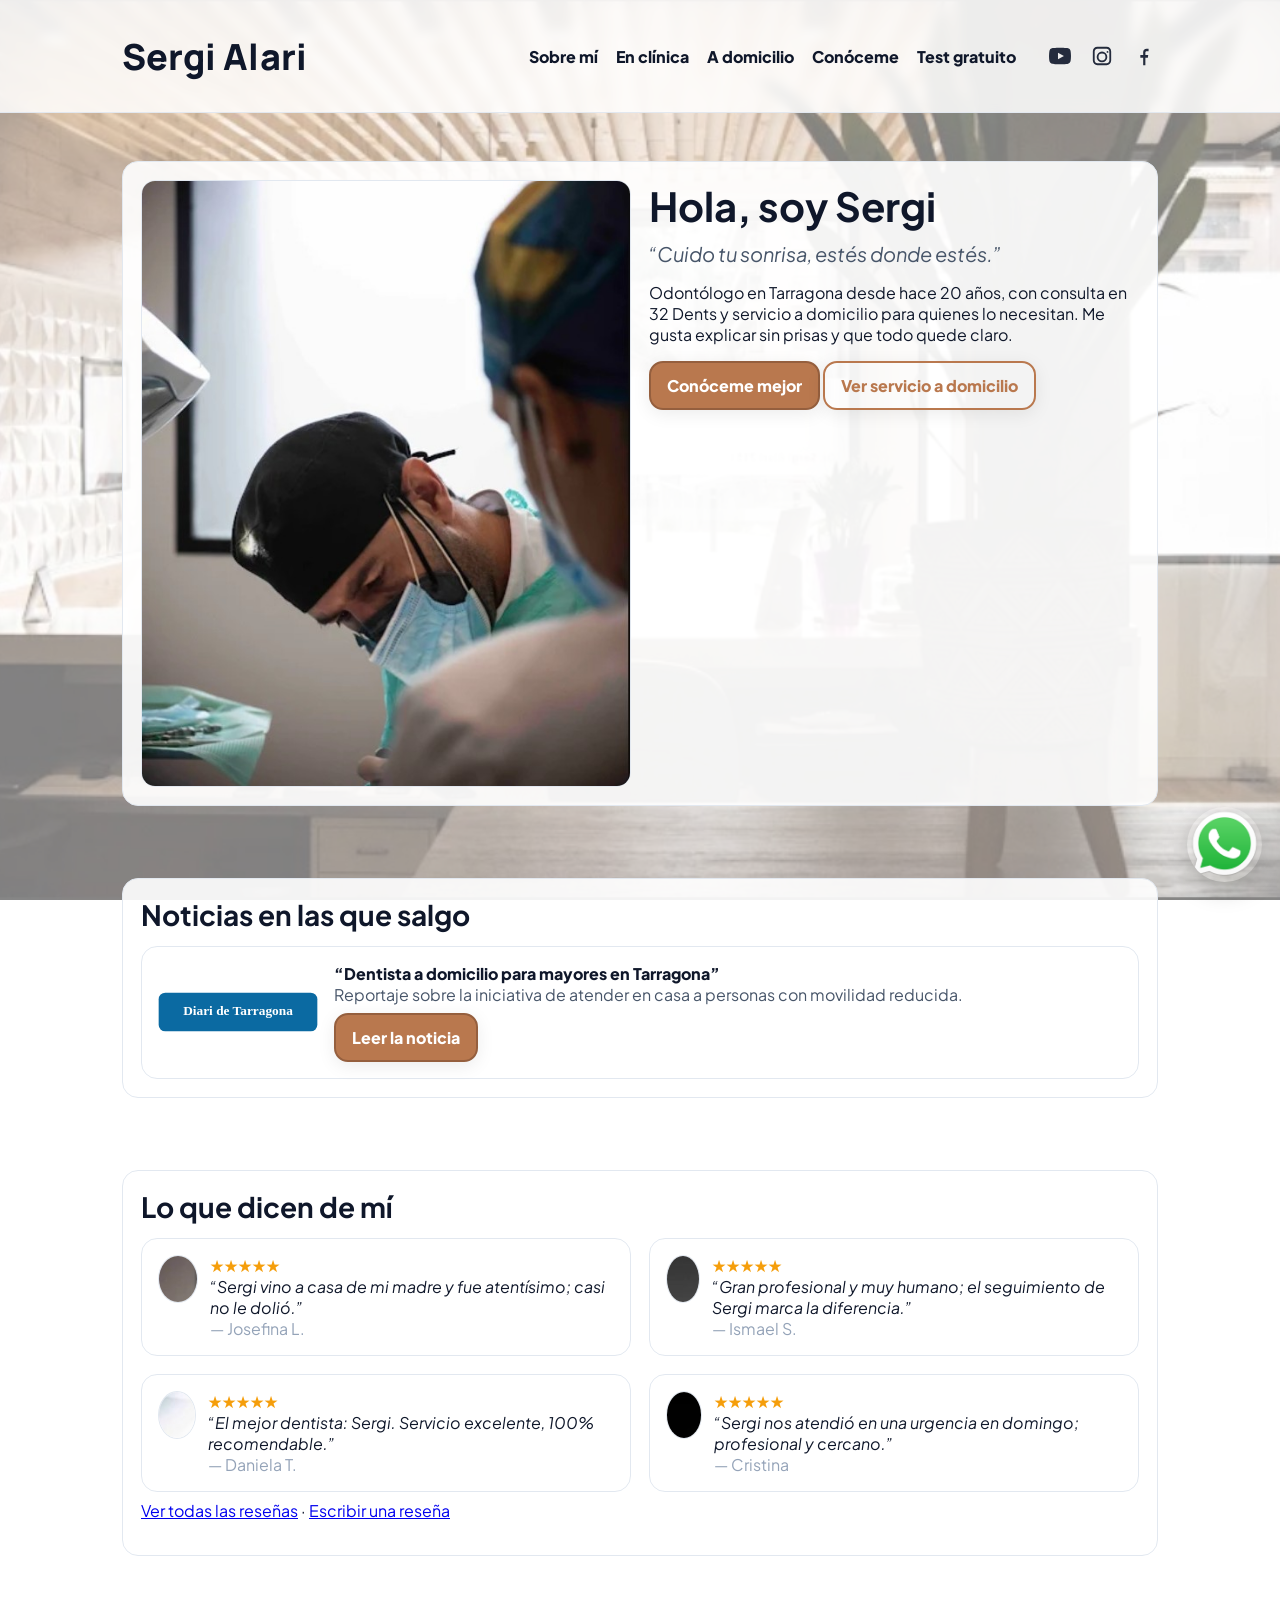
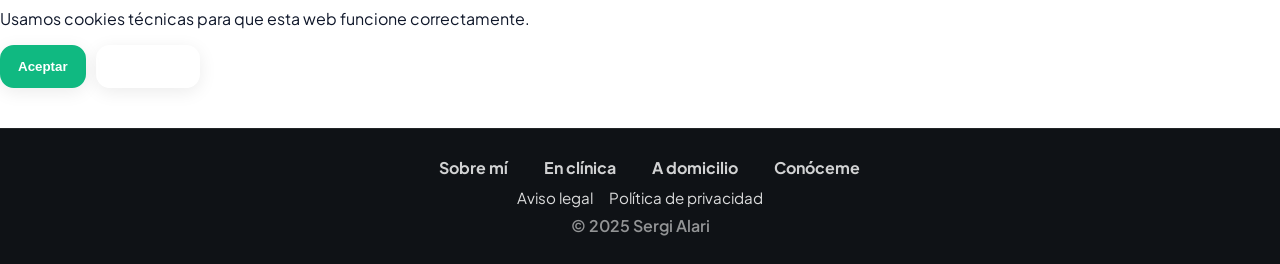
==== index.html @ a5ddc4d5 "Sitio web Sergi Alari - v29 preparado para Vercel" ====
<!DOCTYPE html>

<html lang="es">
<head>
<meta charset="utf-8"/>
<meta content="width=device-width, initial-scale=1" name="viewport"/>
<title>Sergi Alari — Dentista en Tarragona</title>
<meta content="Dentista en Tarragona con servicio a domicilio. Trato cercano y explicaciones claras." name="description"/>
<link href="https://fonts.googleapis.com" rel="preconnect"/>
<link crossorigin="" href="https://fonts.gstatic.com" rel="preconnect"/>
<link href="https://fonts.googleapis.com/css2?family=Plus+Jakarta+Sans:wght@400;700;800&amp;family=Manrope:wght@800;900&amp;display=swap" rel="stylesheet"/>
<link href="assets/css/style.css" rel="stylesheet"/>

<link rel="icon" type="image/svg+xml" href="assets/img/favicon.svg">
<link rel="icon" type="image/png" sizes="32x32" href="assets/img/favicon.png">
</head>
<body>
<header class="header">
<div class="container nav">
<a class="brand" href="index.html">Sergi Alari</a>
<nav>
<a href="sobre-mi.html">Sobre mí</a>
<a href="clinica.html">En clínica</a>
<a href="domicilio.html">A domicilio</a>
<a href="conoceme.html">Conóceme</a>
<a href="test.html">Test gratuito</a>
</nav>
<div class="socials">
<a aria-label="YouTube" href="https://www.youtube.com/@sergialari" rel="noopener" target="_blank">
<svg viewbox="0 0 24 24"><path d="M23.5 6.2a3.6 3.6 0 0 0-2.6-2.6C18.9 3 12 3 12 3s-6.9 0-8.9.6A3.6 3.6 0 0 0 .5 6.2 37.6 37.6 0 0 0 0 12a37.6 37.6 0 0 0 .5 5.8 3.6 3.6 0 0 0 2.6 2.6C5.1 21 12 21 12 21s6.9 0 8.9-.6a3.6 3.6 0 0 0 2.6-2.6A37.6 37.6 0 0 0 24 12a37.6 37.6 0 0 0-.5-5.8zM9.8 15.5v-7l6.5 3.5-6.5 3.5z"></path></svg>
</a>
<a aria-label="Instagram" href="https://www.instagram.com/sergialari" rel="noopener" target="_blank">
<svg viewbox="0 0 24 24"><path d="M7 2C4.2 2 2 4.2 2 7v10c0 2.8 2.2 5 5 5h10c2.8 0 5-2.2 5-5V7c0-2.8-2.2-5-5-5H7zm10 2c1.7 0 3 1.3 3 3v10c0 1.7-1.3 3-3 3H7c-1.7 0-3-1.3-3-3V7c0-1.7 1.3-3 3-3h10zm-5 3.2A5.8 5.8 0 1 0 17.8 13 5.8 5.8 0 0 0 12 7.2zm0 2a3.8 3.8 0 1 1-3.8 3.8A3.8 3.8 0 0 1 12 9.2zM18 6.5a1 1 0 1 0 1 1 1 1 0 0 0-1-1z"></path></svg>
</a>
<a aria-label="Facebook" href="https://www.facebook.com/sergialari" rel="noopener" target="_blank">
<svg viewbox="0 0 24 24"><path d="M13.5 22v-8h2.7l.4-3h-3.1V8.2c0-.9.3-1.5 1.6-1.5H17V4.1c-.3 0-1.2-.1-2.2-.1-2.2 0-3.7 1.3-3.7 3.8V11H8v3h3.1v8h2.4z"></path></svg>
</a>
</div>
</div>
</header>
<div class="page">
<section class="section" id="home-hero">
<div class="container">
<div class="panel">
<div class="grid cols-2">
<div class="img-frame"><img alt="Sergi Alari en consulta" src="assets/img/trabajo_2.jpg"/></div>
<div>
<h1 style="margin-top:0">Hola, soy Sergi</h1>
<p class="lead" style="font-size:20px"><em>“Cuido tu sonrisa, estés donde estés.”</em></p>
<p>Odontólogo en Tarragona desde hace 20 años, con consulta en 32 Dents y servicio a domicilio para quienes lo necesitan. Me gusta explicar sin prisas y que todo quede claro.</p>
<p><a class="btn" href="sobre-mi.html">Conóceme mejor</a> <a class="btn secondary" href="domicilio.html">Ver servicio a domicilio</a></p>
</div>
</div>
</div>
</div>
</section>
<section class="section" id="prensa"><div class="container"><div class="panel">
<h2>Noticias en las que salgo</h2>
<div class="card" style="display:flex;gap:16px;align-items:center;flex-wrap:wrap">
<img alt="Diari de Tarragona" height="40" src="assets/img/diari_logo.svg" width="160"/>
<div>
<div style="font-weight:800">“Dentista a domicilio para mayores en Tarragona”</div>
<div style="color:var(--ink-70)">Reportaje sobre la iniciativa de atender en casa a personas con movilidad reducida.</div>
<div style="margin-top:8px">
<a class="btn" href="https://www.diaridetarragona.com/sociedad/179861/el-dentista-que-atiende-a-los-abuelos-en-casa-20210908-0006-fidt202109080006.html" rel="noopener" target="_blank">Leer la noticia</a>
</div>
</div>
</div>
</div></div></section>
<section class="section" id="testimonios"><div class="container"><div class="panel">
<h2>Lo que dicen de mí</h2>
<div class="grid cols-2">
<div class="card testimonial">
<div class="avatar"><img alt="" src="assets/img/trabajo_2.jpg"/></div>
<div><div style="color:#f59e0b">★★★★★</div><em>“Sergi vino a casa de mi madre y fue atentísimo; casi no le dolió.”</em><div style="color:var(--ink-40)">— Josefina L.</div></div>
</div>
<div class="card testimonial">
<div class="avatar"><img alt="" src="assets/img/trabajo_1.jpg"/></div>
<div><div style="color:#f59e0b">★★★★★</div><em>“Gran profesional y muy humano; el seguimiento de Sergi marca la diferencia.”</em><div style="color:var(--ink-40)">— Ismael S.</div></div>
</div>
<div class="card testimonial">
<div class="avatar"><img alt="" src="assets/img/trabajo_4.jpg"/></div>
<div><div style="color:#f59e0b">★★★★★</div><em>“El mejor dentista: Sergi. Servicio excelente, 100% recomendable.”</em><div style="color:var(--ink-40)">— Daniela T.</div></div>
</div>
<div class="card testimonial">
<div class="avatar"><img alt="" src="assets/img/trabajo_5.jpg"/></div>
<div><div style="color:#f59e0b">★★★★★</div><em>“Sergi nos atendió en una urgencia en domingo; profesional y cercano.”</em><div style="color:var(--ink-40)">— Cristina</div></div>
</div>
</div>
<p style="margin-top:8px"><a href="https://maps.app.goo.gl/7SoC93yoMgkhA8My8" rel="noopener" target="_blank">Ver todas las reseñas</a> · <a href="https://maps.app.goo.gl/7SoC93yoMgkhA8My8" rel="noopener" target="_blank">Escribir una reseña</a></p>
</div></div></section>
<a aria-label="Escribir por WhatsApp" class="float-wa" href="https://wa.me/34669033565" rel="noopener" target="_blank"><img alt="WhatsApp" height="58" src="assets/img/whatsapp_icon.png" width="58"/></a>
<div class="cookie" id="cookie">
<p>Usamos cookies técnicas para que esta web funcione correctamente.</p>
<div class="row">
<button class="btn" id="cookie-accept">Aceptar</button>
<button class="btn secondary" id="cookie-config">Configurar</button>
</div>
</div>
<script src="assets/js/main.js"></script>
<footer class="footer-dark">
<div class="container">
<nav class="footer-nav">
<a href="sobre-mi.html">Sobre mí</a>
<a href="clinica.html">En clínica</a>
<a href="domicilio.html">A domicilio</a>
<a href="conoceme.html">Conóceme</a>
</nav>
<div class="legal">
<a href="aviso-legal.html">Aviso legal</a>
<a href="privacidad.html">Política de privacidad</a>
</div>
<div class="copy">© 2025 Sergi Alari</div>
</div>
</footer>
</div></body>
</html>
---- assets/css/style.css ----
:root{
  --accent:#B9784E; --accent-700:#955F3E;
  --ink:#0f172a; --ink-70:#475569; --ink-40:#94a3b8; --line:#e2e8f0;
  --bgOpacity:0.5; --bgOpacityAlt: 0.35;
}
*{box-sizing:border-box}
html,body{height:100%}
body{margin:0;color:var(--ink);font-family:'Plus Jakarta Sans',system-ui,-apple-system,Segoe UI,Roboto,Arial;background:transparent}

/* Fondos (bulletproof) */
body::before{
  content:"";position:fixed;inset:0;
  background:url('../img/clinica_3.jpg') center/cover no-repeat;
  z-index:0;opacity:var(--bgOpacity);pointer-events:none
}
body.form-only::before{background-image:url('../img/clinica_3.jpg');opacity:var(--bgOpacity)}

.container{max-width:1080px;margin:0 auto;padding:0 22px}
.header{position:sticky;top:0;z-index:2;background:rgba(255,255,255,.85);backdrop-filter:blur(4px);align-items:center;justify-content:space-between;padding:14px 0}
.brand{font-weight:900;font-size:32px;letter-spacing:.2px;color:var(--ink);text-decoration:none;font-family:'Manrope',system-ui,Arial}
nav a{color:var(--ink);text-decoration:none;margin-left:18px;font-weight:800;position:relative}
nav a::after{content:'';position:absolute;left:0;bottom:-4px;width:0;height:2px;background:var(--accent);transition:width .2s}
nav a:hover::after, nav a.active::after{width:100%}

.hero{position:relative;z-index:1;padding:56px 0 36px;background:linear-gradient(180deg, rgba(255,255,255,.30) 0%, rgba(255,255,255,.08) 100%)}
.hero .bg{border-radius:18px;overflow:hidden;border:1px solid var(--line);background:#fff}
.hero img{display:block;width:100%;height:360px;object-fit:cover}
h1{margin:0 0 10px;font-size:40px}
.lead{color:var(--ink-70);font-size:18px;margin:0}

.section{position:relative;z-index:1;padding:36px 0;background:transparent}
h2{margin:0 0 14px;font-size:28px}
.grid{display:grid;gap:18px}
.grid.cols-3{grid-template-columns:repeat(3,1fr)}
.grid.cols-2{grid-template-columns:repeat(2,1fr)}
.card{background:rgba(255,255,255,.85);border:1px solid var(--line);border-radius:16px;padding:16px}
.img-frame{border-radius:14px;overflow:hidden;border:1px solid var(--line);background:#fff}
.img-frame img{display:block;width:100%;height:auto;object-fit:contain}

.badge{display:inline-block;background:rgba(15,118,110,.12);color:#0F766E;border:1px solid rgba(15,118,110,.2);padding:6px 10px;border-radius:999px;font-weight:800;font-size:12px}

.testimonial{display:flex;gap:12px;align-items:flex-start}
.avatar{width:48px;height:48px;border-radius:50%;overflow:hidden;border:1px solid var(--line)}

.

.cookie{position:fixed;left:16px;right:16px;bottom:16px;background:#111827;color:#fff;padding:14px;border-radius:14px;display:none;z-index:4}
.cookie .row{display:flex;gap:10px;flex-wrap:wrap}
.cookie .btn{background:#10B981;border-color:#10B981}
.cookie .btn.secondary{background:transparent;color:#fff;border-color:rgba(255,255,255,.3)}

/* Conóceme full-screen */
body.form-only .header, body.form-only .footer, body.form-only .float-wa, body.form-only .cookie { display:none !important; }
#form-wrap{min-height:100vh;display:flex;align-items:center;justify-content:center;padding:32px}
#form-wrap h1{font-size:42px}
#form-wrap .lead{font-size:20px}
#msf p, #msf label{font-size:22px}
#msf input{width:100%;padding:18px 20px;border-radius:16px;border:1.5px solid var(--line);font-size:20px;background:rgba(255,255,255,.92)}
#msf .btn{padding:16px 22px;font-size:20px;border-radius:18px}
.step-indicator{color:var(--ink-70);font-weight:800;margin-bottom:10px}
.close-home{position:fixed;top:14px;right:16px;background:none;border:none;color:var(--ink);font-weight:900;font-size:64px;line-height:1;text-decoration:none;z-index:5}
.close-home:hover{opacity:.85}

@media (max-width: 980px){
  .grid.cols-3,.grid.cols-2{grid-template-columns:1fr}
  .hero img{height:220px}
  h1{font-size:32px}
}

.glass{background:rgba(255,255,255,.88);border:1px solid var(--line);border-radius:16px;padding:16px;backdrop-filter:blur(2px)}

.btn{background:var(--accent);color:#fff;text-decoration:none;font-weight:900;border-radius:14px;padding:12px 16px;display:inline-block;border:2px solid var(--accent-700);box-shadow:0 4px 18px rgba(0,0,0,.08);transition:transform .12s ease, box-shadow .12s ease}
.btn:hover{transform:translateY(-1px);box-shadow:0 8px 24px rgba(0,0,0,.12)}
.btn.secondary{background:transparent;color:var(--accent);border-color:var(--accent)}
.float-wa{position:fixed;right:18px;bottom:18px;display:inline-block;border-radius:50%;z-index:5}

.panel{background:rgba(255,255,255,.9);border:1px solid var(--line);border-radius:16px;padding:18px}

/* Header layout fixes */
.header .nav{display:flex;align-items:center;gap:16px}
.header .nav nav{margin-left:auto;display:flex;align-items:center;gap:18px}
.header .nav nav a{margin-left:0}

/* Gallery + Lightbox */
.gallery{display:grid;gap:18px}
.gallery.cols-3{grid-template-columns:repeat(3,1fr)}
@media (max-width: 980px){ .gallery.cols-3{grid-template-columns:1fr} }
.gallery .img-frame img{height:220px;object-fit:cover;cursor:pointer;filter:brightness(.98) contrast(1.04) saturate(1.02)}

.lb-overlay{position:fixed;inset:0;background:rgba(0,0,0,.82);display:none;align-items:center;justify-content:center;z-index:99999;pointer-events:auto}
.lb-overlay.active{display:flex}
.lb-image{max-width:92vw;max-height:86vh;border-radius:12px;box-shadow:0 10px 36px rgba(0,0,0,.45)}
.lb-close{position:fixed;top:14px;right:16px;color:#fff;font-size:42px;text-decoration:none;font-weight:900}

/* Suaviza altas luces y mejora contraste/saturación de fotos */
.img-tune{filter:brightness(.96) contrast(1.06) saturate(1.04)}


/* FAQ mejorado */
#faq details{border:1px solid var(--line);border-radius:14px;padding:14px 16px;background:rgba(255,255,255,.92);margin:10px 0}
#faq summary{list-style:none;cursor:pointer;font-size:20px;font-weight:900;display:flex;align-items:center;gap:12px}
#faq summary::-webkit-details-marker{display:none}
#faq details summary::before{content:"＋";font-size:24px;line-height:1;color:var(--accent);font-weight:900;display:inline-block;transform:translateY(-1px);transition:transform .18s ease}
#faq details[open] summary::before{content:"−";transform:translateY(-1px)}
#faq details p{margin:10px 0 0 36px;color:var(--ink-70);font-size:18px}

.float-wa img{display:block;width:75px;height:75px;border-radius:50%;box-shadow:0 8px 24px rgba(0,0,0,.22)}
.float-wa:hover img{transform:translateY(-1px);box-shadow:0 12px 30px rgba(0,0,0,.28)}

#faq details .faq-content{overflow:hidden;max-height:0;transition:max-height .28s ease}
#faq details[open] .faq-content{max-height:320px}

/* Conóceme panel fijo */
#form-wrap{min-height:100vh;display:flex;align-items:center;justify-content:center;padding:32px}
#form-card{width:min(720px, 92vw);height:460px;background:rgba(255,255,255,.92);border:1px solid var(--line);border-radius:16px;padding:24px;display:flex;flex-direction:column;justify-content:center;box-shadow:0 18px 40px rgba(0,0,0,.18)}
#form-card h1{margin:0 0 4px;font-size:28px}
#form-card p.small{color:var(--ink-70);margin:0 0 14px}
#q{font-size:24px;font-weight:800;margin:0 0 12px}
#answer{font-size:20px;padding:12px 14px;border:1px solid var(--line);border-radius:12px;width:100%;}
#next{margin-top:14px}
.x-close{position:fixed;top:16px;right:22px;font-size:36px;text-decoration:none;color:#fff;font-weight:900}
@media (max-width: 760px){ #form-card{height:520px;padding:18px} #q{font-size:22px} }

/* Steps with icons */
.steps{display:grid;gap:14px;margin:0;padding:0}
.step{display:grid;grid-template-columns:42px 1fr;align-items:flex-start;gap:12px}
.step .ico{width:42px;height:42px;border-radius:50%;display:flex;align-items:center;justify-content:center;border:2px solid var(--accent-700);background:rgba(255,255,255,.92);font-size:22px;font-weight:900}
.step p{margin:6px 0 0}




.footer-band{
  position:relative;
  background:rgba(255,255,255,.7);
  backdrop-filter:saturate(1.2) blur(6px);
  border-top:1px solid var(--line);
  width:100%;
}
.footer-band .container{
  padding:20px 24px;
  text-align:center;
  color:var(--ink-70);
  font-weight:700;
}

/* Sticky + shrinking header inspired by references */
.header{position:sticky;top:0;z-index:1000;background:rgba(255,255,255,.85);backdrop-filter:saturate(1.2) blur(6px);border-bottom:1px solid var(--line);transition:all .18s ease}
.header .nav{display:flex;align-items:center;gap:16px;min-height:84px;transition:min-height .18s ease,padding .18s ease}
.header.shrink .nav{min-height:58px}
.brand{font-family:'Manrope',system-ui; font-weight:900; font-size:28px; letter-spacing:.2px; text-decoration:none; color:var(--ink);}
.header nav{margin-left:auto;display:flex;align-items:center;gap:20px}
.header nav a{color:var(--ink);text-decoration:none;font-weight:800;position:relative}
.header nav a:after{content:"";position:absolute;left:0;bottom:-4px;width:0;height:2px;background:var(--ink);transition:width .18s ease}
.header nav a:hover:after{width:100%}
.socials{display:flex;align-items:center;gap:14px;margin-left:14px}
.socials a{display:inline-flex;align-items:center;justify-content:center;width:28px;height:28px;opacity:.9;transition:transform .12s ease, opacity .12s ease}
.socials a:hover{transform:translateY(-1px) scale(1.05);opacity:1}
.socials svg{width:22px;height:22px;fill:var(--ink)}
.page{padding-top:12px}

.footer-dark{background:#0f1216;color:rgba(255,255,255,.82);border-top:1px solid rgba(255,255,255,.08);margin-top:40px}
.footer-dark .container{padding:28px 24px}
.footer-dark .footer-nav{display:flex;flex-wrap:wrap;gap:18px;justify-content:center;margin-bottom:10px}
.footer-dark .footer-nav a{color:rgba(255,255,255,.9);text-decoration:none;font-weight:700;opacity:.9}
.footer-dark .footer-nav a:hover{opacity:1;text-decoration:underline}
.footer-dark .legal{display:flex;gap:16px;justify-content:center;flex-wrap:wrap;font-size:.95rem;color:rgba(255,255,255,.7)}
.footer-dark .legal a{color:rgba(255,255,255,.85);text-decoration:none}
.footer-dark .legal a:hover{text-decoration:underline}
.footer-dark .copy{margin-top:8px;text-align:center;color:rgba(255,255,255,.55);font-weight:600}

.img-tone{filter:brightness(0.96) contrast(0.95) saturate(0.92)}
.img-tone:hover{filter:brightness(0.985) contrast(0.97) saturate(0.94)}

.btn-accent{background:#ff6b4a;color:#fff;border:none}
.btn-accent:hover{transform:translateY(-1px);box-shadow:0 6px 16px rgba(255,107,74,.25)}


/* ===== Header shrink (overrides added v29) ===== */
.header{ transition: padding .25s ease; }
.header .brand{ transition: font-size .25s ease; }

/* Base: brand a poco más grande */
.header .brand{ font-size: 36px; }

/* Shrink al hacer scroll */
.header.shrink{ padding: 4px 0; }
.header.shrink .brand{ font-size: 24px; }

/* Ajuste suave del menú al encoger */
.header nav a{ transition: padding .25s ease; }
.header.shrink nav a{ padding-top: 0; padding-bottom: 0; }
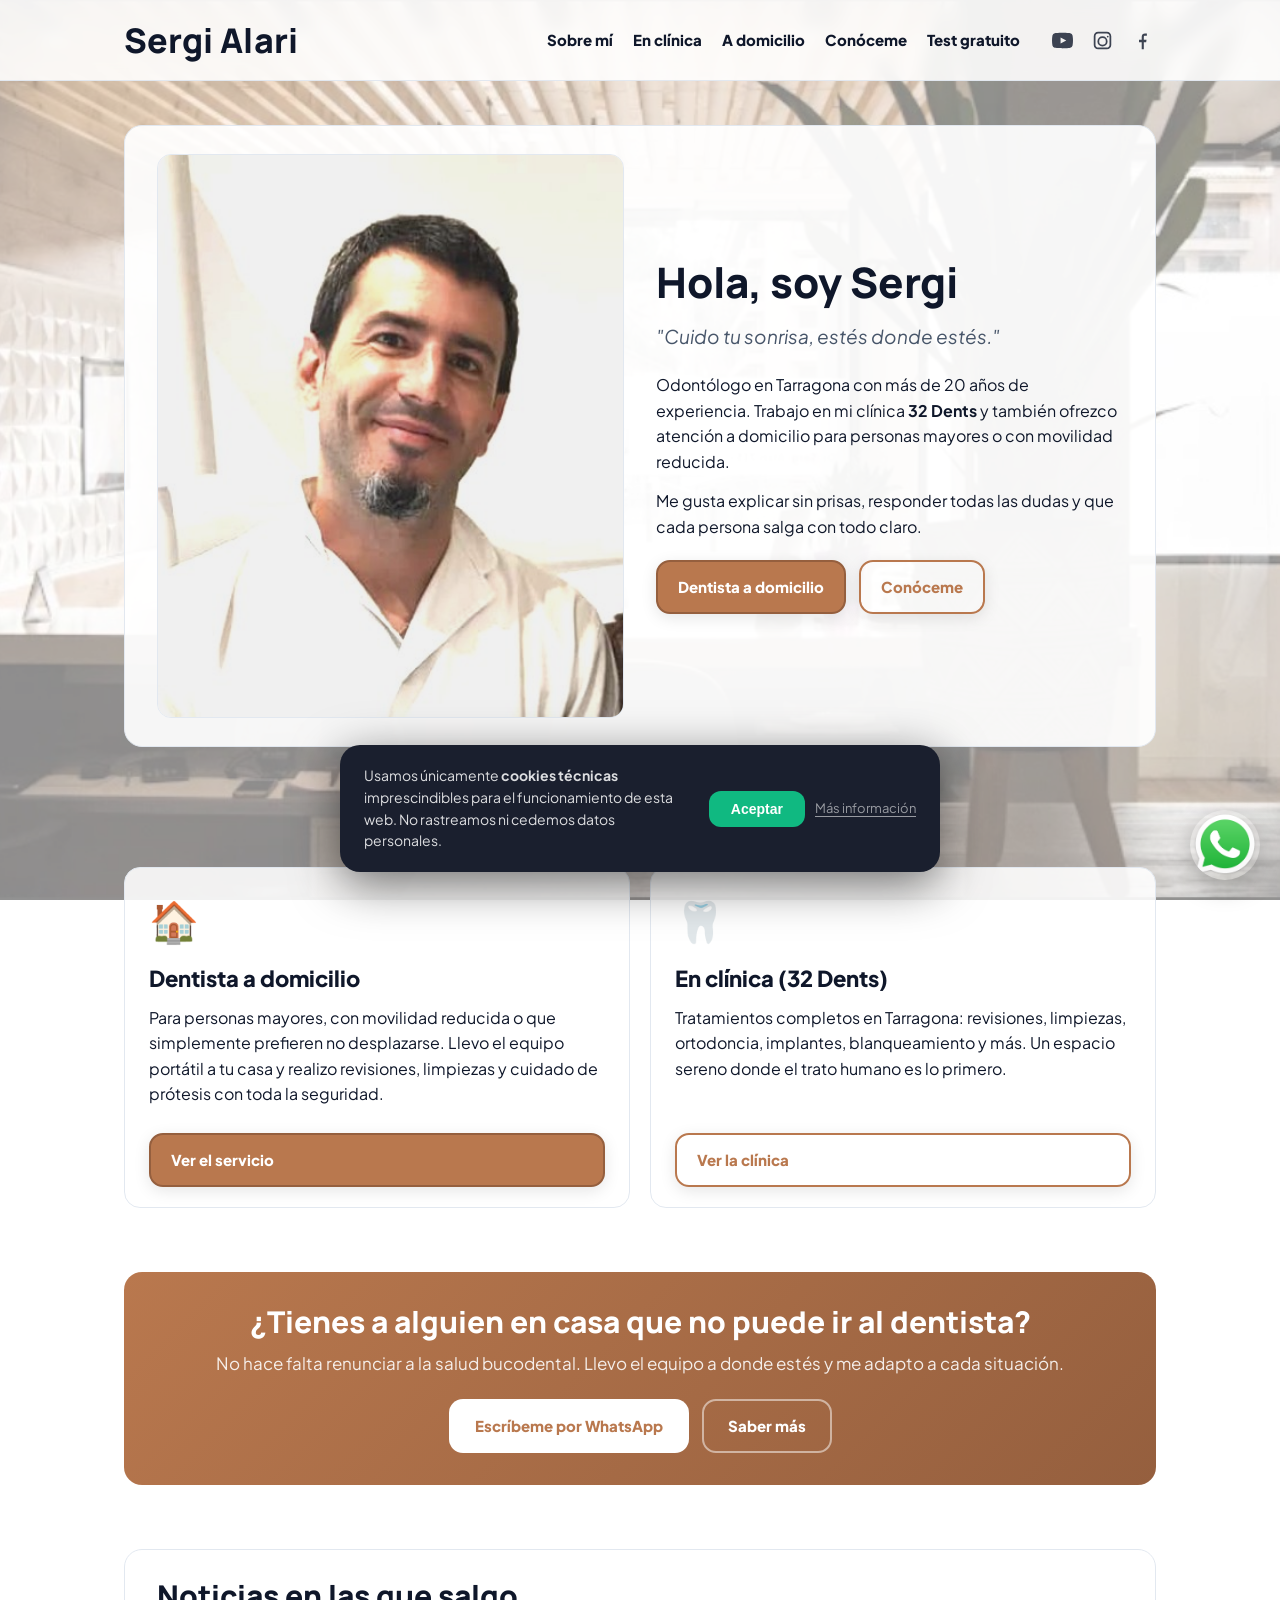
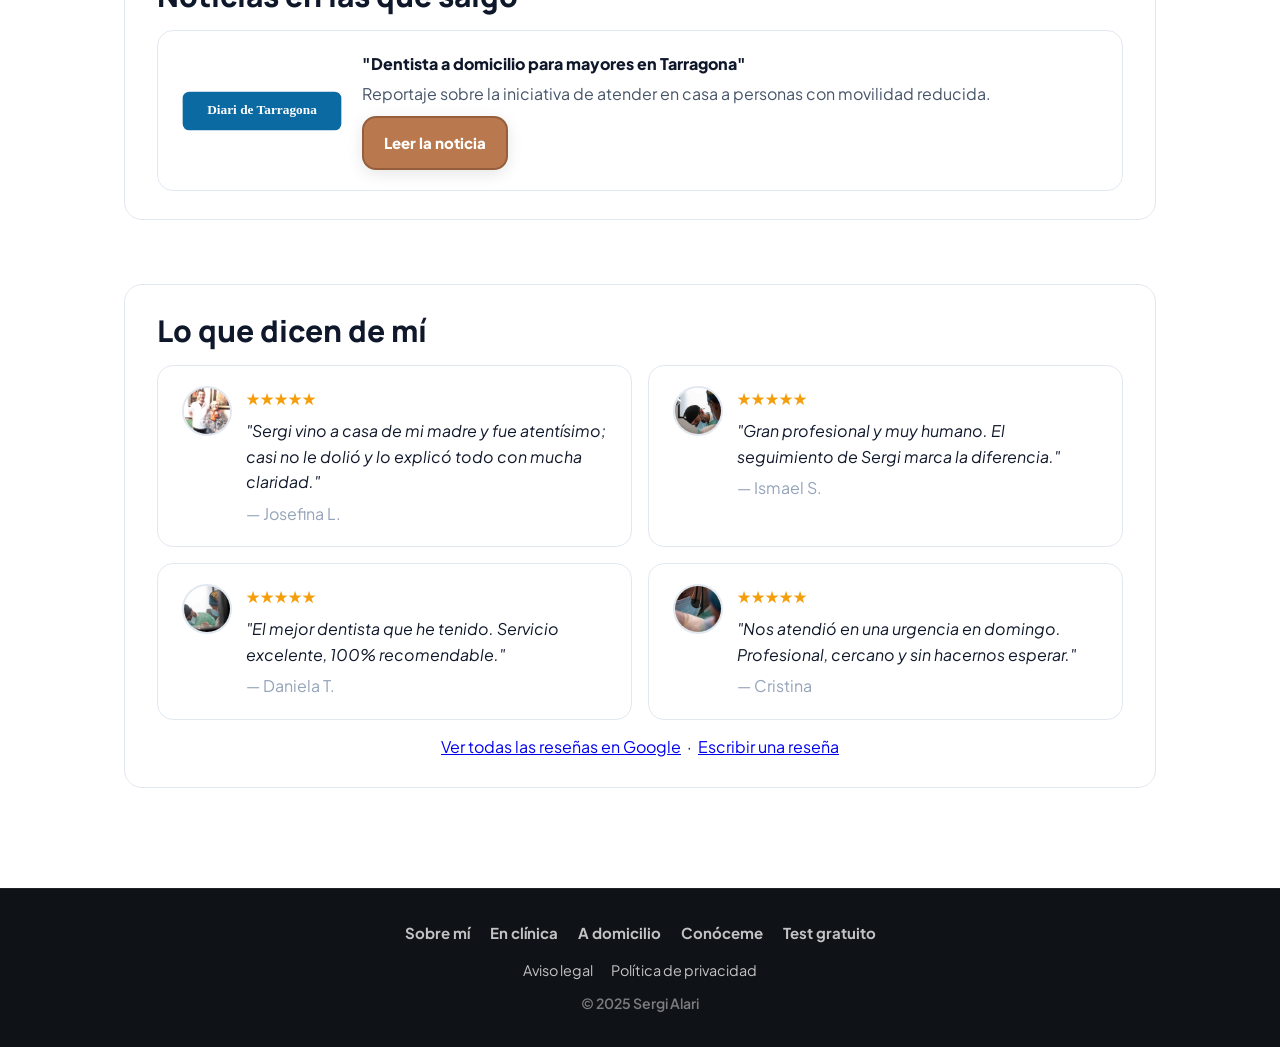
==== commit 7aad30b5: "Overhaul completo: todas las páginas, nuevo sistema cookies, mejor diseño domicilio" ====
--- a/index.html
+++ b/index.html
@@ -1,16 +1,14 @@
 <!DOCTYPE html>
-
 <html lang="es">
 <head>
 <meta charset="utf-8"/>
 <meta content="width=device-width, initial-scale=1" name="viewport"/>
 <title>Sergi Alari — Dentista en Tarragona</title>
-<meta content="Dentista en Tarragona con servicio a domicilio. Trato cercano y explicaciones claras." name="description"/>
+<meta content="Dentista en Tarragona con servicio a domicilio. Trato cercano, explicaciones claras y 20 años de experiencia." name="description"/>
 <link href="https://fonts.googleapis.com" rel="preconnect"/>
 <link crossorigin="" href="https://fonts.gstatic.com" rel="preconnect"/>
-<link href="https://fonts.googleapis.com/css2?family=Plus+Jakarta+Sans:wght@400;700;800&amp;family=Manrope:wght@800;900&amp;display=swap" rel="stylesheet"/>
+<link href="https://fonts.googleapis.com/css2?family=Plus+Jakarta+Sans:wght@400;700;800&family=Manrope:wght@800;900&display=swap" rel="stylesheet"/>
 <link href="assets/css/style.css" rel="stylesheet"/>
-
 <link rel="icon" type="image/svg+xml" href="assets/img/favicon.svg">
 <link rel="icon" type="image/png" sizes="32x32" href="assets/img/favicon.png">
 </head>
@@ -27,77 +25,142 @@
 </nav>
 <div class="socials">
 <a aria-label="YouTube" href="https://www.youtube.com/@sergialari" rel="noopener" target="_blank">
-<svg viewbox="0 0 24 24"><path d="M23.5 6.2a3.6 3.6 0 0 0-2.6-2.6C18.9 3 12 3 12 3s-6.9 0-8.9.6A3.6 3.6 0 0 0 .5 6.2 37.6 37.6 0 0 0 0 12a37.6 37.6 0 0 0 .5 5.8 3.6 3.6 0 0 0 2.6 2.6C5.1 21 12 21 12 21s6.9 0 8.9-.6a3.6 3.6 0 0 0 2.6-2.6A37.6 37.6 0 0 0 24 12a37.6 37.6 0 0 0-.5-5.8zM9.8 15.5v-7l6.5 3.5-6.5 3.5z"></path></svg>
+<svg viewBox="0 0 24 24"><path d="M23.5 6.2a3.6 3.6 0 0 0-2.6-2.6C18.9 3 12 3 12 3s-6.9 0-8.9.6A3.6 3.6 0 0 0 .5 6.2 37.6 37.6 0 0 0 0 12a37.6 37.6 0 0 0 .5 5.8 3.6 3.6 0 0 0 2.6 2.6C5.1 21 12 21 12 21s6.9 0 8.9-.6a3.6 3.6 0 0 0 2.6-2.6A37.6 37.6 0 0 0 24 12a37.6 37.6 0 0 0-.5-5.8zM9.8 15.5v-7l6.5 3.5-6.5 3.5z"/></svg>
 </a>
 <a aria-label="Instagram" href="https://www.instagram.com/sergialari" rel="noopener" target="_blank">
-<svg viewbox="0 0 24 24"><path d="M7 2C4.2 2 2 4.2 2 7v10c0 2.8 2.2 5 5 5h10c2.8 0 5-2.2 5-5V7c0-2.8-2.2-5-5-5H7zm10 2c1.7 0 3 1.3 3 3v10c0 1.7-1.3 3-3 3H7c-1.7 0-3-1.3-3-3V7c0-1.7 1.3-3 3-3h10zm-5 3.2A5.8 5.8 0 1 0 17.8 13 5.8 5.8 0 0 0 12 7.2zm0 2a3.8 3.8 0 1 1-3.8 3.8A3.8 3.8 0 0 1 12 9.2zM18 6.5a1 1 0 1 0 1 1 1 1 0 0 0-1-1z"></path></svg>
+<svg viewBox="0 0 24 24"><path d="M7 2C4.2 2 2 4.2 2 7v10c0 2.8 2.2 5 5 5h10c2.8 0 5-2.2 5-5V7c0-2.8-2.2-5-5-5H7zm10 2c1.7 0 3 1.3 3 3v10c0 1.7-1.3 3-3 3H7c-1.7 0-3-1.3-3-3V7c0-1.7 1.3-3 3-3h10zm-5 3.2A5.8 5.8 0 1 0 17.8 13 5.8 5.8 0 0 0 12 7.2zm0 2a3.8 3.8 0 1 1-3.8 3.8A3.8 3.8 0 0 1 12 9.2zM18 6.5a1 1 0 1 0 1 1 1 1 0 0 0-1-1z"/></svg>
 </a>
 <a aria-label="Facebook" href="https://www.facebook.com/sergialari" rel="noopener" target="_blank">
-<svg viewbox="0 0 24 24"><path d="M13.5 22v-8h2.7l.4-3h-3.1V8.2c0-.9.3-1.5 1.6-1.5H17V4.1c-.3 0-1.2-.1-2.2-.1-2.2 0-3.7 1.3-3.7 3.8V11H8v3h3.1v8h2.4z"></path></svg>
+<svg viewBox="0 0 24 24"><path d="M13.5 22v-8h2.7l.4-3h-3.1V8.2c0-.9.3-1.5 1.6-1.5H17V4.1c-.3 0-1.2-.1-2.2-.1-2.2 0-3.7 1.3-3.7 3.8V11H8v3h3.1v8h2.4z"/></svg>
 </a>
 </div>
 </div>
 </header>
+
 <div class="page">
-<section class="section" id="home-hero">
+
+<section class="section">
 <div class="container">
 <div class="panel">
-<div class="grid cols-2">
-<div class="img-frame"><img alt="Sergi Alari en consulta" src="assets/img/trabajo_2.jpg"/></div>
+<div class="grid cols-2" style="align-items:center;gap:32px">
+<div class="img-frame">
+<img alt="Sergi Alari, dentista" class="img-tone" src="assets/img/foto-sergi.jpg"/>
+</div>
 <div>
 <h1 style="margin-top:0">Hola, soy Sergi</h1>
-<p class="lead" style="font-size:20px"><em>“Cuido tu sonrisa, estés donde estés.”</em></p>
-<p>Odontólogo en Tarragona desde hace 20 años, con consulta en 32 Dents y servicio a domicilio para quienes lo necesitan. Me gusta explicar sin prisas y que todo quede claro.</p>
-<p><a class="btn" href="sobre-mi.html">Conóceme mejor</a> <a class="btn secondary" href="domicilio.html">Ver servicio a domicilio</a></p>
+<p class="lead"><em>"Cuido tu sonrisa, estés donde estés."</em></p>
+<p>Odontólogo en Tarragona con más de 20 años de experiencia. Trabajo en mi clínica <strong>32 Dents</strong> y también ofrezco atención a domicilio para personas mayores o con movilidad reducida.</p>
+<p>Me gusta explicar sin prisas, responder todas las dudas y que cada persona salga con todo claro.</p>
+<p style="margin-top:20px">
+<a class="btn" href="domicilio.html">Dentista a domicilio</a>
+<a class="btn secondary" style="margin-left:10px" href="sobre-mi.html">Conóceme</a>
+</p>
 </div>
 </div>
 </div>
 </div>
 </section>
-<section class="section" id="prensa"><div class="container"><div class="panel">
-<h2>Noticias en las que salgo</h2>
-<div class="card" style="display:flex;gap:16px;align-items:center;flex-wrap:wrap">
+
+<section class="section">
+<div class="container">
+<h2 style="text-align:center;margin:0 0 20px;position:relative;z-index:1">Mis servicios</h2>
+<div class="grid cols-2">
+<div class="card" style="display:flex;flex-direction:column;gap:12px">
+<div style="font-size:40px">🏠</div>
+<h3 style="margin:0">Dentista a domicilio</h3>
+<p style="flex:1">Para personas mayores, con movilidad reducida o que simplemente prefieren no desplazarse. Llevo el equipo portátil a tu casa y realizo revisiones, limpiezas y cuidado de prótesis con toda la seguridad.</p>
+<a class="btn" href="domicilio.html">Ver el servicio</a>
+</div>
+<div class="card" style="display:flex;flex-direction:column;gap:12px">
+<div style="font-size:40px">🦷</div>
+<h3 style="margin:0">En clínica (32 Dents)</h3>
+<p style="flex:1">Tratamientos completos en Tarragona: revisiones, limpiezas, ortodoncia, implantes, blanqueamiento y más. Un espacio sereno donde el trato humano es lo primero.</p>
+<a class="btn secondary" href="clinica.html">Ver la clínica</a>
+</div>
+</div>
+</div>
+</section>
+
+<section class="section">
+<div class="container">
+<div class="cta-box">
+<h2>¿Tienes a alguien en casa que no puede ir al dentista?</h2>
+<p>No hace falta renunciar a la salud bucodental. Llevo el equipo a donde estés y me adapto a cada situación.</p>
+<a class="btn-white" href="https://wa.me/34669033565" target="_blank" rel="noopener">Escríbeme por WhatsApp</a>
+<a class="btn-white" style="margin-left:10px;background:transparent;color:#fff;border-color:rgba(255,255,255,.5)" href="domicilio.html">Saber más</a>
+</div>
+</div>
+</section>
+
+<section class="section">
+<div class="container">
+<div class="panel">
+<h2 style="margin-top:0">Noticias en las que salgo</h2>
+<div class="card" style="display:flex;gap:20px;align-items:center;flex-wrap:wrap">
 <img alt="Diari de Tarragona" height="40" src="assets/img/diari_logo.svg" width="160"/>
 <div>
-<div style="font-weight:800">“Dentista a domicilio para mayores en Tarragona”</div>
-<div style="color:var(--ink-70)">Reportaje sobre la iniciativa de atender en casa a personas con movilidad reducida.</div>
-<div style="margin-top:8px">
+<div style="font-weight:800">"Dentista a domicilio para mayores en Tarragona"</div>
+<div style="color:var(--ink-70);margin:4px 0 10px">Reportaje sobre la iniciativa de atender en casa a personas con movilidad reducida.</div>
 <a class="btn" href="https://www.diaridetarragona.com/sociedad/179861/el-dentista-que-atiende-a-los-abuelos-en-casa-20210908-0006-fidt202109080006.html" rel="noopener" target="_blank">Leer la noticia</a>
 </div>
 </div>
 </div>
-</div></div></section>
-<section class="section" id="testimonios"><div class="container"><div class="panel">
-<h2>Lo que dicen de mí</h2>
-<div class="grid cols-2">
+</div>
+</section>
+
+<section class="section">
+<div class="container">
+<div class="panel">
+<h2 style="margin-top:0">Lo que dicen de mí</h2>
+<div class="grid cols-2" style="gap:16px">
 <div class="card testimonial">
-<div class="avatar"><img alt="" src="assets/img/trabajo_2.jpg"/></div>
-<div><div style="color:#f59e0b">★★★★★</div><em>“Sergi vino a casa de mi madre y fue atentísimo; casi no le dolió.”</em><div style="color:var(--ink-40)">— Josefina L.</div></div>
+<div class="avatar"><img alt="Josefina L." src="assets/img/foto-clienta.jpg"/></div>
+<div>
+<div style="color:#f59e0b;margin-bottom:6px">★★★★★</div>
+<em>"Sergi vino a casa de mi madre y fue atentísimo; casi no le dolió y lo explicó todo con mucha claridad."</em>
+<div style="color:var(--ink-40);margin-top:6px">— Josefina L.</div>
+</div>
 </div>
 <div class="card testimonial">
-<div class="avatar"><img alt="" src="assets/img/trabajo_1.jpg"/></div>
-<div><div style="color:#f59e0b">★★★★★</div><em>“Gran profesional y muy humano; el seguimiento de Sergi marca la diferencia.”</em><div style="color:var(--ink-40)">— Ismael S.</div></div>
+<div class="avatar"><img alt="Ismael S." src="assets/img/trabajo_2.jpg"/></div>
+<div>
+<div style="color:#f59e0b;margin-bottom:6px">★★★★★</div>
+<em>"Gran profesional y muy humano. El seguimiento de Sergi marca la diferencia."</em>
+<div style="color:var(--ink-40);margin-top:6px">— Ismael S.</div>
+</div>
 </div>
 <div class="card testimonial">
-<div class="avatar"><img alt="" src="assets/img/trabajo_4.jpg"/></div>
-<div><div style="color:#f59e0b">★★★★★</div><em>“El mejor dentista: Sergi. Servicio excelente, 100% recomendable.”</em><div style="color:var(--ink-40)">— Daniela T.</div></div>
+<div class="avatar"><img alt="Daniela T." src="assets/img/trabajo_4.jpg"/></div>
+<div>
+<div style="color:#f59e0b;margin-bottom:6px">★★★★★</div>
+<em>"El mejor dentista que he tenido. Servicio excelente, 100% recomendable."</em>
+<div style="color:var(--ink-40);margin-top:6px">— Daniela T.</div>
+</div>
 </div>
 <div class="card testimonial">
-<div class="avatar"><img alt="" src="assets/img/trabajo_5.jpg"/></div>
-<div><div style="color:#f59e0b">★★★★★</div><em>“Sergi nos atendió en una urgencia en domingo; profesional y cercano.”</em><div style="color:var(--ink-40)">— Cristina</div></div>
+<div class="avatar"><img alt="Cristina" src="assets/img/trabajo_5.jpg"/></div>
+<div>
+<div style="color:#f59e0b;margin-bottom:6px">★★★★★</div>
+<em>"Nos atendió en una urgencia en domingo. Profesional, cercano y sin hacernos esperar."</em>
+<div style="color:var(--ink-40);margin-top:6px">— Cristina</div>
 </div>
 </div>
-<p style="margin-top:8px"><a href="https://maps.app.goo.gl/7SoC93yoMgkhA8My8" rel="noopener" target="_blank">Ver todas las reseñas</a> · <a href="https://maps.app.goo.gl/7SoC93yoMgkhA8My8" rel="noopener" target="_blank">Escribir una reseña</a></p>
-</div></div></section>
-<a aria-label="Escribir por WhatsApp" class="float-wa" href="https://wa.me/34669033565" rel="noopener" target="_blank"><img alt="WhatsApp" height="58" src="assets/img/whatsapp_icon.png" width="58"/></a>
-<div class="cookie" id="cookie">
-<p>Usamos cookies técnicas para que esta web funcione correctamente.</p>
-<div class="row">
-<button class="btn" id="cookie-accept">Aceptar</button>
-<button class="btn secondary" id="cookie-config">Configurar</button>
+</div>
+<p style="margin-top:14px;text-align:center">
+<a href="https://maps.app.goo.gl/7SoC93yoMgkhA8My8" rel="noopener" target="_blank">Ver todas las reseñas en Google</a>
+&nbsp;·&nbsp;
+<a href="https://maps.app.goo.gl/7SoC93yoMgkhA8My8" rel="noopener" target="_blank">Escribir una reseña</a>
+</p>
 </div>
 </div>
-<script src="assets/js/main.js"></script>
+</section>
+
+<a aria-label="Escribir por WhatsApp" class="float-wa" href="https://wa.me/34669033565" rel="noopener" target="_blank">
+<img alt="WhatsApp" src="assets/img/whatsapp_icon.png"/>
+</a>
+
+</div>
+
 <footer class="footer-dark">
 <div class="container">
 <nav class="footer-nav">
@@ -105,6 +168,7 @@
 <a href="clinica.html">En clínica</a>
 <a href="domicilio.html">A domicilio</a>
 <a href="conoceme.html">Conóceme</a>
+<a href="test.html">Test gratuito</a>
 </nav>
 <div class="legal">
 <a href="aviso-legal.html">Aviso legal</a>
@@ -113,5 +177,7 @@
 <div class="copy">© 2025 Sergi Alari</div>
 </div>
 </footer>
-</div></body>
+
+<script src="assets/js/main.js"></script>
+</body>
 </html>
--- a/assets/css/style.css
+++ b/assets/css/style.css
@@ -2,193 +2,176 @@
 :root{
   --accent:#B9784E; --accent-700:#955F3E;
   --ink:#0f172a; --ink-70:#475569; --ink-40:#94a3b8; --line:#e2e8f0;
-  --bgOpacity:0.5; --bgOpacityAlt: 0.35;
 }
+
 *{box-sizing:border-box}
 html,body{height:100%}
-body{margin:0;color:var(--ink);font-family:'Plus Jakarta Sans',system-ui,-apple-system,Segoe UI,Roboto,Arial;background:transparent}
+body{margin:0;color:var(--ink);font-family:'Plus Jakarta Sans',system-ui,-apple-system,Segoe UI,Roboto,Arial;background:transparent;line-height:1.6}
 
-/* Fondos (bulletproof) */
+/* Fondo */
 body::before{
   content:"";position:fixed;inset:0;
   background:url('../img/clinica_3.jpg') center/cover no-repeat;
-  z-index:0;opacity:var(--bgOpacity);pointer-events:none
-}
-body.form-only::before{background-image:url('../img/clinica_3.jpg');opacity:var(--bgOpacity)}
-
-.container{max-width:1080px;margin:0 auto;padding:0 22px}
-.header{position:sticky;top:0;z-index:2;background:rgba(255,255,255,.85);backdrop-filter:blur(4px);align-items:center;justify-content:space-between;padding:14px 0}
-.brand{font-weight:900;font-size:32px;letter-spacing:.2px;color:var(--ink);text-decoration:none;font-family:'Manrope',system-ui,Arial}
-nav a{color:var(--ink);text-decoration:none;margin-left:18px;font-weight:800;position:relative}
-nav a::after{content:'';position:absolute;left:0;bottom:-4px;width:0;height:2px;background:var(--accent);transition:width .2s}
-nav a:hover::after, nav a.active::after{width:100%}
-
-.hero{position:relative;z-index:1;padding:56px 0 36px;background:linear-gradient(180deg, rgba(255,255,255,.30) 0%, rgba(255,255,255,.08) 100%)}
-.hero .bg{border-radius:18px;overflow:hidden;border:1px solid var(--line);background:#fff}
-.hero img{display:block;width:100%;height:360px;object-fit:cover}
-h1{margin:0 0 10px;font-size:40px}
-.lead{color:var(--ink-70);font-size:18px;margin:0}
-
-.section{position:relative;z-index:1;padding:36px 0;background:transparent}
-h2{margin:0 0 14px;font-size:28px}
-.grid{display:grid;gap:18px}
-.grid.cols-3{grid-template-columns:repeat(3,1fr)}
-.grid.cols-2{grid-template-columns:repeat(2,1fr)}
-.card{background:rgba(255,255,255,.85);border:1px solid var(--line);border-radius:16px;padding:16px}
-.img-frame{border-radius:14px;overflow:hidden;border:1px solid var(--line);background:#fff}
-.img-frame img{display:block;width:100%;height:auto;object-fit:contain}
-
-.badge{display:inline-block;background:rgba(15,118,110,.12);color:#0F766E;border:1px solid rgba(15,118,110,.2);padding:6px 10px;border-radius:999px;font-weight:800;font-size:12px}
-
-.testimonial{display:flex;gap:12px;align-items:flex-start}
-.avatar{width:48px;height:48px;border-radius:50%;overflow:hidden;border:1px solid var(--line)}
-
-.
-
-.cookie{position:fixed;left:16px;right:16px;bottom:16px;background:#111827;color:#fff;padding:14px;border-radius:14px;display:none;z-index:4}
-.cookie .row{display:flex;gap:10px;flex-wrap:wrap}
-.cookie .btn{background:#10B981;border-color:#10B981}
-.cookie .btn.secondary{background:transparent;color:#fff;border-color:rgba(255,255,255,.3)}
-
-/* Conóceme full-screen */
-body.form-only .header, body.form-only .footer, body.form-only .float-wa, body.form-only .cookie { display:none !important; }
-#form-wrap{min-height:100vh;display:flex;align-items:center;justify-content:center;padding:32px}
-#form-wrap h1{font-size:42px}
-#form-wrap .lead{font-size:20px}
-#msf p, #msf label{font-size:22px}
-#msf input{width:100%;padding:18px 20px;border-radius:16px;border:1.5px solid var(--line);font-size:20px;background:rgba(255,255,255,.92)}
-#msf .btn{padding:16px 22px;font-size:20px;border-radius:18px}
-.step-indicator{color:var(--ink-70);font-weight:800;margin-bottom:10px}
-.close-home{position:fixed;top:14px;right:16px;background:none;border:none;color:var(--ink);font-weight:900;font-size:64px;line-height:1;text-decoration:none;z-index:5}
-.close-home:hover{opacity:.85}
-
-@media (max-width: 980px){
-  .grid.cols-3,.grid.cols-2{grid-template-columns:1fr}
-  .hero img{height:220px}
-  h1{font-size:32px}
+  z-index:0;opacity:.45;pointer-events:none
 }
 
-.glass{background:rgba(255,255,255,.88);border:1px solid var(--line);border-radius:16px;padding:16px;backdrop-filter:blur(2px)}
+/* Layout */
+.container{max-width:1080px;margin:0 auto;padding:0 24px}
+.page{padding-top:12px;padding-bottom:20px}
 
-.btn{background:var(--accent);color:#fff;text-decoration:none;font-weight:900;border-radius:14px;padding:12px 16px;display:inline-block;border:2px solid var(--accent-700);box-shadow:0 4px 18px rgba(0,0,0,.08);transition:transform .12s ease, box-shadow .12s ease}
-.btn:hover{transform:translateY(-1px);box-shadow:0 8px 24px rgba(0,0,0,.12)}
+/* Header */
+.header{position:sticky;top:0;z-index:1000;background:rgba(255,255,255,.88);backdrop-filter:saturate(1.2) blur(8px);border-bottom:1px solid var(--line);transition:padding .25s ease}
+.header .nav{display:flex;align-items:center;gap:16px;min-height:80px;transition:min-height .25s ease}
+.header.shrink{padding:4px 0}
+.header.shrink .nav{min-height:56px}
+.brand{font-family:'Manrope',system-ui;font-weight:900;font-size:34px;letter-spacing:.2px;text-decoration:none;color:var(--ink);transition:font-size .25s ease}
+.header.shrink .brand{font-size:22px}
+.header nav{margin-left:auto;display:flex;align-items:center;gap:20px}
+.header nav a{color:var(--ink);text-decoration:none;font-weight:800;font-size:15px;position:relative;transition:color .15s}
+.header nav a::after{content:"";position:absolute;left:0;bottom:-4px;width:0;height:2px;background:var(--accent);transition:width .18s ease}
+.header nav a:hover::after,.header nav a.active::after{width:100%}
+.header nav a:hover{color:var(--accent)}
+.socials{display:flex;align-items:center;gap:12px;margin-left:12px}
+.socials a{display:inline-flex;align-items:center;justify-content:center;width:28px;height:28px;opacity:.8;transition:transform .12s,opacity .12s}
+.socials a:hover{transform:translateY(-1px) scale(1.08);opacity:1}
+.socials svg{width:21px;height:21px;fill:var(--ink)}
+
+/* Sections */
+.section{position:relative;z-index:1;padding:32px 0}
+.panel{background:rgba(255,255,255,.92);border:1px solid var(--line);border-radius:18px;padding:28px 32px}
+.card{background:rgba(255,255,255,.88);border:1px solid var(--line);border-radius:16px;padding:20px 24px}
+.glass{background:rgba(255,255,255,.88);border:1px solid var(--line);border-radius:16px;padding:20px;backdrop-filter:blur(2px)}
+
+/* Typography */
+h1{margin:0 0 14px;font-size:42px;line-height:1.15;font-family:'Manrope',system-ui;font-weight:900}
+h2{margin:0 0 16px;font-size:30px;line-height:1.2;font-family:'Manrope',system-ui;font-weight:900}
+h3{margin:0 0 12px;font-size:22px;line-height:1.3;font-weight:800}
+p{margin:0 0 14px}
+p:last-child{margin-bottom:0}
+.lead{color:var(--ink-70);font-size:19px;line-height:1.65;margin:0 0 20px}
+.small{font-size:14px;color:var(--ink-70)}
+
+/* Grid */
+.grid{display:grid;gap:20px}
+.grid.cols-2{grid-template-columns:repeat(2,1fr)}
+.grid.cols-3{grid-template-columns:repeat(3,1fr)}
+
+/* Images */
+.img-frame{border-radius:14px;overflow:hidden;border:1px solid var(--line);background:#f8fafc}
+.img-frame img{display:block;width:100%;height:auto;object-fit:cover}
+.img-tone{filter:brightness(.96) contrast(.96) saturate(.94)}
+.img-tune{filter:brightness(.96) contrast(1.06) saturate(1.04)}
+
+/* Buttons */
+.btn{background:var(--accent);color:#fff;text-decoration:none;font-weight:800;border-radius:14px;padding:13px 20px;display:inline-block;border:2px solid var(--accent-700);box-shadow:0 4px 16px rgba(0,0,0,.1);transition:transform .12s,box-shadow .12s;font-size:15px;cursor:pointer}
+.btn:hover{transform:translateY(-2px);box-shadow:0 8px 24px rgba(0,0,0,.15)}
 .btn.secondary{background:transparent;color:var(--accent);border-color:var(--accent)}
-.float-wa{position:fixed;right:18px;bottom:18px;display:inline-block;border-radius:50%;z-index:5}
+.btn.secondary:hover{background:rgba(185,120,78,.06)}
+.badge{display:inline-block;background:rgba(15,118,110,.1);color:#0F766E;border:1px solid rgba(15,118,110,.2);padding:5px 12px;border-radius:999px;font-weight:800;font-size:13px}
 
-.panel{background:rgba(255,255,255,.9);border:1px solid var(--line);border-radius:16px;padding:18px}
+/* WhatsApp float */
+.float-wa{position:fixed;right:20px;bottom:20px;display:inline-block;border-radius:50%;z-index:5000}
+.float-wa img{display:block;width:70px;height:70px;border-radius:50%;box-shadow:0 8px 24px rgba(0,0,0,.25)}
+.float-wa:hover img{transform:translateY(-2px);box-shadow:0 12px 32px rgba(0,0,0,.3);transition:transform .12s,box-shadow .12s}
 
-/* Header layout fixes */
-.header .nav{display:flex;align-items:center;gap:16px}
-.header .nav nav{margin-left:auto;display:flex;align-items:center;gap:18px}
-.header .nav nav a{margin-left:0}
+/* Testimonials */
+.testimonial{display:flex;gap:14px;align-items:flex-start}
+.avatar{width:50px;height:50px;border-radius:50%;overflow:hidden;border:2px solid var(--line);flex-shrink:0}
+.avatar img{width:100%;height:100%;object-fit:cover}
 
 /* Gallery + Lightbox */
-.gallery{display:grid;gap:18px}
+.gallery{display:grid;gap:16px}
 .gallery.cols-3{grid-template-columns:repeat(3,1fr)}
-@media (max-width: 980px){ .gallery.cols-3{grid-template-columns:1fr} }
-.gallery .img-frame img{height:220px;object-fit:cover;cursor:pointer;filter:brightness(.98) contrast(1.04) saturate(1.02)}
+.gallery .img-frame img{height:210px;object-fit:cover;cursor:pointer}
+.gallery .img-frame:hover img{filter:brightness(.92) contrast(1.02) saturate(1.04);transition:filter .15s}
+.lb-overlay{position:fixed;inset:0;background:rgba(0,0,0,.85);display:none;align-items:center;justify-content:center;z-index:99999}
+.lb-overlay.active{display:flex}
+.lb-image{max-width:92vw;max-height:86vh;border-radius:12px;box-shadow:0 12px 48px rgba(0,0,0,.5)}
+.lb-close{position:fixed;top:16px;right:20px;color:#fff;font-size:44px;text-decoration:none;font-weight:900;line-height:1}
 
-.lb-overlay{position:fixed;inset:0;background:rgba(0,0,0,.82);display:none;align-items:center;justify-content:center;z-index:99999;pointer-events:auto}
-.lb-overlay.active{display:flex}
-.lb-image{max-width:92vw;max-height:86vh;border-radius:12px;box-shadow:0 10px 36px rgba(0,0,0,.45)}
-.lb-close{position:fixed;top:14px;right:16px;color:#fff;font-size:42px;text-decoration:none;font-weight:900}
+/* Steps */
+.steps{display:grid;gap:16px;padding:0;margin:0}
+.step{display:grid;grid-template-columns:46px 1fr;align-items:flex-start;gap:14px}
+.step .ico{width:46px;height:46px;border-radius:50%;display:flex;align-items:center;justify-content:center;border:2px solid var(--accent-700);background:rgba(255,255,255,.95);font-size:22px;flex-shrink:0}
+.step p{margin:5px 0 0;color:var(--ink-70)}
 
-/* Suaviza altas luces y mejora contraste/saturación de fotos */
-.img-tune{filter:brightness(.96) contrast(1.06) saturate(1.04)}
+/* FAQ */
+#faq details{border:1px solid var(--line);border-radius:14px;padding:16px 20px;background:rgba(255,255,255,.93);margin:10px 0}
+#faq summary{list-style:none;cursor:pointer;font-size:17px;font-weight:800;display:flex;align-items:center;gap:12px;user-select:none}
+#faq summary::-webkit-details-marker{display:none}
+#faq details summary::before{content:"＋";font-size:22px;line-height:1;color:var(--accent);font-weight:900;transition:transform .18s}
+#faq details[open] summary::before{content:"−"}
+#faq details .faq-content{overflow:hidden;max-height:0;transition:max-height .28s ease}
+#faq details[open] .faq-content{max-height:400px}
+#faq details p{margin:12px 0 0 34px;color:var(--ink-70);font-size:16px}
 
+/* Hero section */
+.hero{position:relative;z-index:1;padding:56px 0 36px;background:linear-gradient(180deg,rgba(255,255,255,.28) 0%,rgba(255,255,255,.06) 100%)}
+.hero img{display:block;width:100%;height:360px;object-fit:cover}
 
-/* FAQ mejorado */
-#faq details{border:1px solid var(--line);border-radius:14px;padding:14px 16px;background:rgba(255,255,255,.92);margin:10px 0}
-#faq summary{list-style:none;cursor:pointer;font-size:20px;font-weight:900;display:flex;align-items:center;gap:12px}
-#faq summary::-webkit-details-marker{display:none}
-#faq details summary::before{content:"＋";font-size:24px;line-height:1;color:var(--accent);font-weight:900;display:inline-block;transform:translateY(-1px);transition:transform .18s ease}
-#faq details[open] summary::before{content:"−";transform:translateY(-1px)}
-#faq details p{margin:10px 0 0 36px;color:var(--ink-70);font-size:18px}
+/* Profile cards for domicilio */
+.profile-cards{display:grid;grid-template-columns:repeat(3,1fr);gap:16px;margin-top:8px}
+.profile-card{background:rgba(255,255,255,.92);border:1px solid var(--line);border-radius:16px;padding:20px;text-align:center}
+.profile-card .icon{font-size:36px;margin-bottom:10px}
+.profile-card h4{margin:0 0 8px;font-size:16px;font-weight:800}
+.profile-card p{margin:0;font-size:14px;color:var(--ink-70)}
 
-.float-wa img{display:block;width:75px;height:75px;border-radius:50%;box-shadow:0 8px 24px rgba(0,0,0,.22)}
-.float-wa:hover img{transform:translateY(-1px);box-shadow:0 12px 30px rgba(0,0,0,.28)}
+/* CTA highlight */
+.cta-box{background:linear-gradient(135deg,var(--accent) 0%,var(--accent-700) 100%);border-radius:18px;padding:32px;color:#fff;text-align:center}
+.cta-box h2{color:#fff;margin-bottom:10px}
+.cta-box p{color:rgba(255,255,255,.88);font-size:17px;margin-bottom:22px}
+.btn-white{background:#fff;color:var(--accent);border:2px solid rgba(255,255,255,.6);font-weight:900;border-radius:14px;padding:13px 24px;display:inline-block;text-decoration:none;font-size:15px;transition:transform .12s,box-shadow .12s}
+.btn-white:hover{transform:translateY(-2px);box-shadow:0 8px 24px rgba(0,0,0,.2)}
 
-#faq details .faq-content{overflow:hidden;max-height:0;transition:max-height .28s ease}
-#faq details[open] .faq-content{max-height:320px}
+/* Footer */
+.footer-dark{background:#0f1216;color:rgba(255,255,255,.8);border-top:1px solid rgba(255,255,255,.07);margin-top:48px;position:relative;z-index:1}
+.footer-dark .container{padding:32px 24px}
+.footer-dark .footer-nav{display:flex;flex-wrap:wrap;gap:20px;justify-content:center;margin-bottom:14px}
+.footer-dark .footer-nav a{color:rgba(255,255,255,.88);text-decoration:none;font-weight:700;font-size:15px;opacity:.85;transition:opacity .15s}
+.footer-dark .footer-nav a:hover{opacity:1;text-decoration:underline}
+.footer-dark .legal{display:flex;gap:18px;justify-content:center;flex-wrap:wrap;font-size:.9rem;color:rgba(255,255,255,.6);margin-bottom:10px}
+.footer-dark .legal a{color:rgba(255,255,255,.75);text-decoration:none}
+.footer-dark .legal a:hover{text-decoration:underline}
+.footer-dark .copy{text-align:center;color:rgba(255,255,255,.45);font-size:.88rem;font-weight:600}
 
-/* Conóceme panel fijo */
-#form-wrap{min-height:100vh;display:flex;align-items:center;justify-content:center;padding:32px}
-#form-card{width:min(720px, 92vw);height:460px;background:rgba(255,255,255,.92);border:1px solid var(--line);border-radius:16px;padding:24px;display:flex;flex-direction:column;justify-content:center;box-shadow:0 18px 40px rgba(0,0,0,.18)}
-#form-card h1{margin:0 0 4px;font-size:28px}
-#form-card p.small{color:var(--ink-70);margin:0 0 14px}
-#q{font-size:24px;font-weight:800;margin:0 0 12px}
-#answer{font-size:20px;padding:12px 14px;border:1px solid var(--line);border-radius:12px;width:100%;}
-#next{margin-top:14px}
-.x-close{position:fixed;top:16px;right:22px;font-size:36px;text-decoration:none;color:#fff;font-weight:900}
-@media (max-width: 760px){ #form-card{height:520px;padding:18px} #q{font-size:22px} }
+/* === Cookie banner nuevo === */
+#cookie-banner{
+  position:fixed;
+  bottom:28px;
+  left:50%;
+  transform:translateX(-50%) translateY(calc(100% + 48px));
+  width:min(600px, calc(100vw - 32px));
+  background:#1a1f2e;
+  color:#fff;
+  border-radius:20px;
+  padding:20px 24px;
+  z-index:9998;
+  box-shadow:0 12px 48px rgba(0,0,0,.55);
+  transition:transform .48s cubic-bezier(.34,1.28,.64,1);
+}
+#cookie-banner.ck-visible{transform:translateX(-50%) translateY(0)}
+#cookie-banner.ck-hiding{transform:translateX(-50%) translateY(calc(100% + 48px));transition:transform .4s ease-in}
+.ck-inner{display:flex;align-items:center;gap:18px;flex-wrap:wrap}
+.ck-text{margin:0;font-size:14px;line-height:1.55;color:rgba(255,255,255,.85);flex:1;min-width:200px}
+.ck-btns{display:flex;gap:10px;align-items:center;flex-shrink:0}
+#ck-accept{background:#10B981;color:#fff;border:none;border-radius:12px;padding:10px 22px;font-weight:800;font-size:14px;cursor:pointer;white-space:nowrap;transition:background .15s}
+#ck-accept:hover{background:#059669}
+.ck-link{color:rgba(255,255,255,.55);font-size:13px;text-decoration:underline;white-space:nowrap;text-underline-offset:3px}
+.ck-link:hover{color:rgba(255,255,255,.85)}
 
-/* Steps with icons */
-.steps{display:grid;gap:14px;margin:0;padding:0}
-.step{display:grid;grid-template-columns:42px 1fr;align-items:flex-start;gap:12px}
-.step .ico{width:42px;height:42px;border-radius:50%;display:flex;align-items:center;justify-content:center;border:2px solid var(--accent-700);background:rgba(255,255,255,.92);font-size:22px;font-weight:900}
-.step p{margin:6px 0 0}
-
-
-
-
-.footer-band{
-  position:relative;
-  background:rgba(255,255,255,.7);
-  backdrop-filter:saturate(1.2) blur(6px);
-  border-top:1px solid var(--line);
-  width:100%;
+/* Responsive */
+@media (max-width:980px){
+  .grid.cols-3,.grid.cols-2{grid-template-columns:1fr}
+  .profile-cards{grid-template-columns:1fr}
+  .gallery.cols-3{grid-template-columns:1fr 1fr}
+  h1{font-size:32px}
+  h2{font-size:24px}
+  .panel{padding:20px}
+  .hero img{height:220px}
 }
-.footer-band .container{
-  padding:20px 24px;
-  text-align:center;
-  color:var(--ink-70);
-  font-weight:700;
+@media (max-width:620px){
+  .gallery.cols-3{grid-template-columns:1fr}
+  .ck-inner{flex-direction:column;align-items:flex-start;gap:12px}
+  .header nav{gap:12px}
+  .header nav a{font-size:13px}
 }
-
-/* Sticky + shrinking header inspired by references */
-.header{position:sticky;top:0;z-index:1000;background:rgba(255,255,255,.85);backdrop-filter:saturate(1.2) blur(6px);border-bottom:1px solid var(--line);transition:all .18s ease}
-.header .nav{display:flex;align-items:center;gap:16px;min-height:84px;transition:min-height .18s ease,padding .18s ease}
-.header.shrink .nav{min-height:58px}
-.brand{font-family:'Manrope',system-ui; font-weight:900; font-size:28px; letter-spacing:.2px; text-decoration:none; color:var(--ink);}
-.header nav{margin-left:auto;display:flex;align-items:center;gap:20px}
-.header nav a{color:var(--ink);text-decoration:none;font-weight:800;position:relative}
-.header nav a:after{content:"";position:absolute;left:0;bottom:-4px;width:0;height:2px;background:var(--ink);transition:width .18s ease}
-.header nav a:hover:after{width:100%}
-.socials{display:flex;align-items:center;gap:14px;margin-left:14px}
-.socials a{display:inline-flex;align-items:center;justify-content:center;width:28px;height:28px;opacity:.9;transition:transform .12s ease, opacity .12s ease}
-.socials a:hover{transform:translateY(-1px) scale(1.05);opacity:1}
-.socials svg{width:22px;height:22px;fill:var(--ink)}
-.page{padding-top:12px}
-
-.footer-dark{background:#0f1216;color:rgba(255,255,255,.82);border-top:1px solid rgba(255,255,255,.08);margin-top:40px}
-.footer-dark .container{padding:28px 24px}
-.footer-dark .footer-nav{display:flex;flex-wrap:wrap;gap:18px;justify-content:center;margin-bottom:10px}
-.footer-dark .footer-nav a{color:rgba(255,255,255,.9);text-decoration:none;font-weight:700;opacity:.9}
-.footer-dark .footer-nav a:hover{opacity:1;text-decoration:underline}
-.footer-dark .legal{display:flex;gap:16px;justify-content:center;flex-wrap:wrap;font-size:.95rem;color:rgba(255,255,255,.7)}
-.footer-dark .legal a{color:rgba(255,255,255,.85);text-decoration:none}
-.footer-dark .legal a:hover{text-decoration:underline}
-.footer-dark .copy{margin-top:8px;text-align:center;color:rgba(255,255,255,.55);font-weight:600}
-
-.img-tone{filter:brightness(0.96) contrast(0.95) saturate(0.92)}
-.img-tone:hover{filter:brightness(0.985) contrast(0.97) saturate(0.94)}
-
-.btn-accent{background:#ff6b4a;color:#fff;border:none}
-.btn-accent:hover{transform:translateY(-1px);box-shadow:0 6px 16px rgba(255,107,74,.25)}
-
-
-/* ===== Header shrink (overrides added v29) ===== */
-.header{ transition: padding .25s ease; }
-.header .brand{ transition: font-size .25s ease; }
-
-/* Base: brand a poco más grande */
-.header .brand{ font-size: 36px; }
-
-/* Shrink al hacer scroll */
-.header.shrink{ padding: 4px 0; }
-.header.shrink .brand{ font-size: 24px; }
-
-/* Ajuste suave del menú al encoger */
-.header nav a{ transition: padding .25s ease; }
-.header.shrink nav a{ padding-top: 0; padding-bottom: 0; }
-
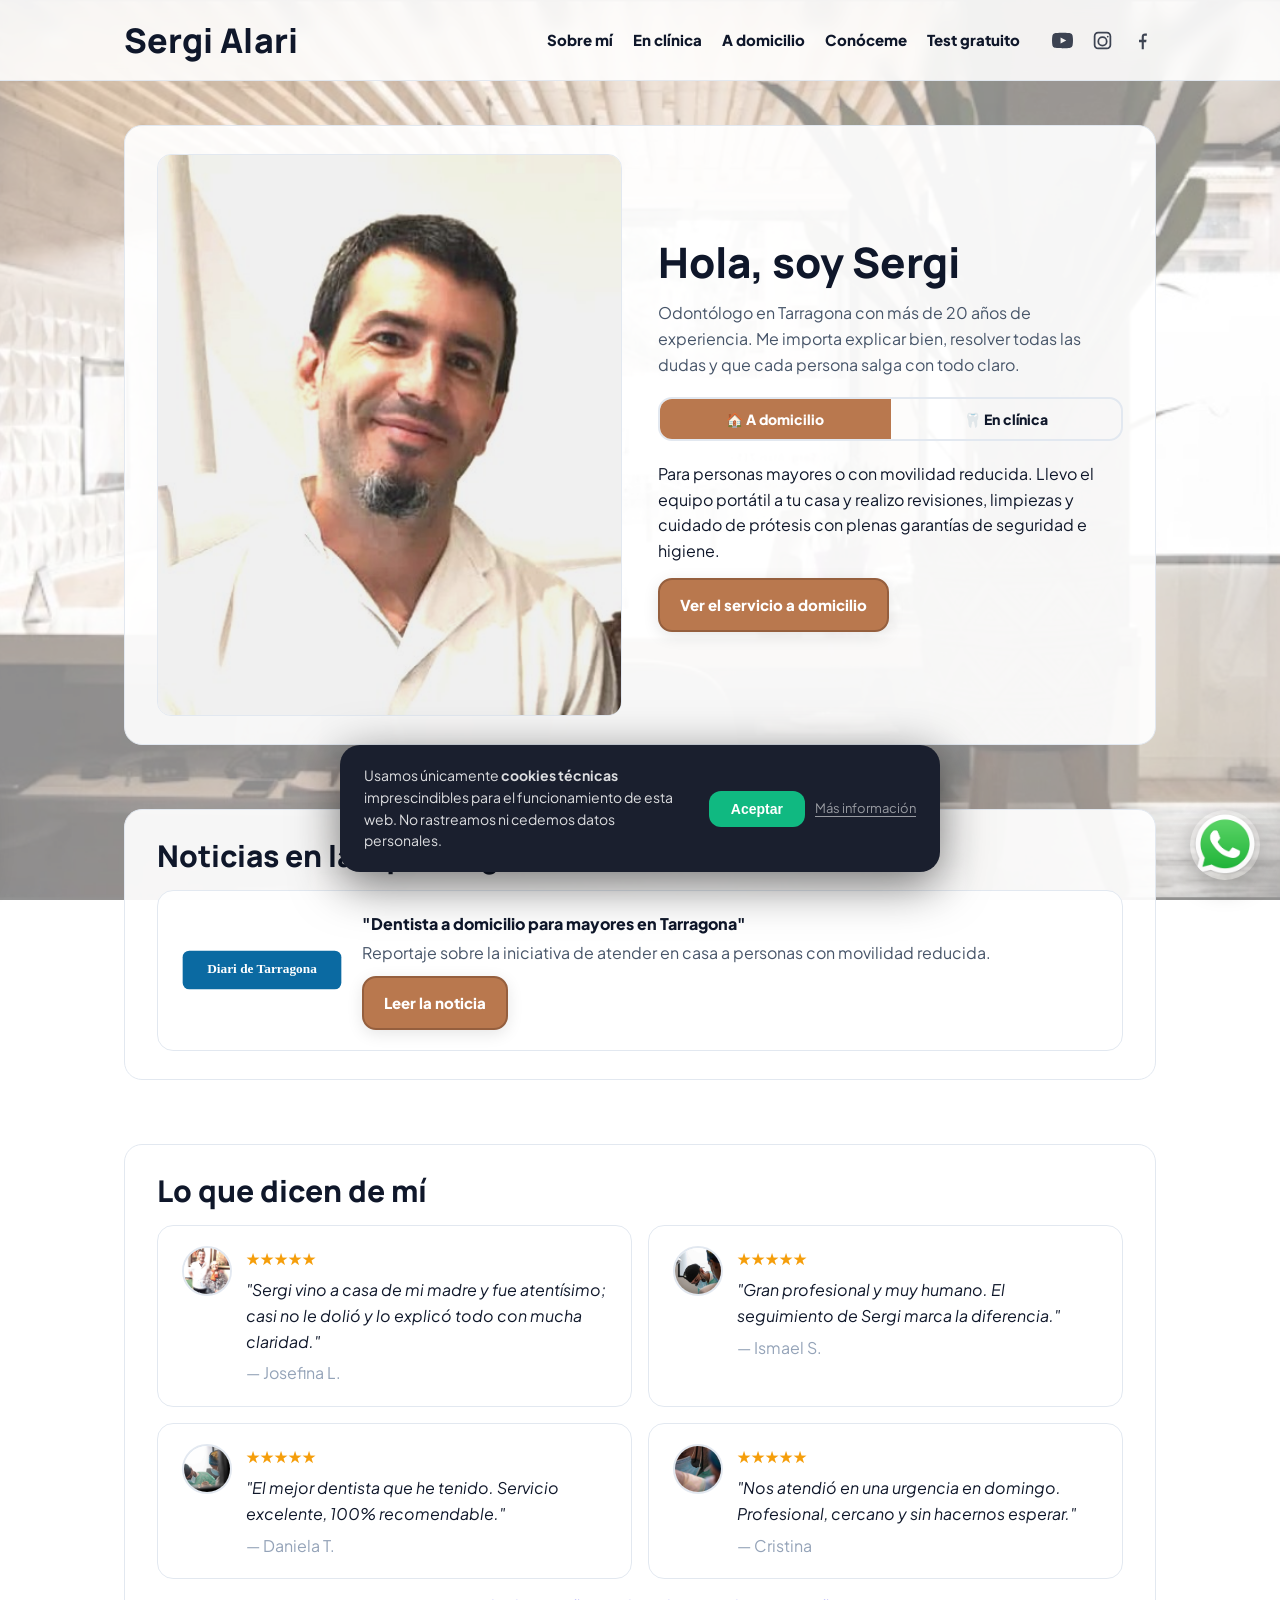
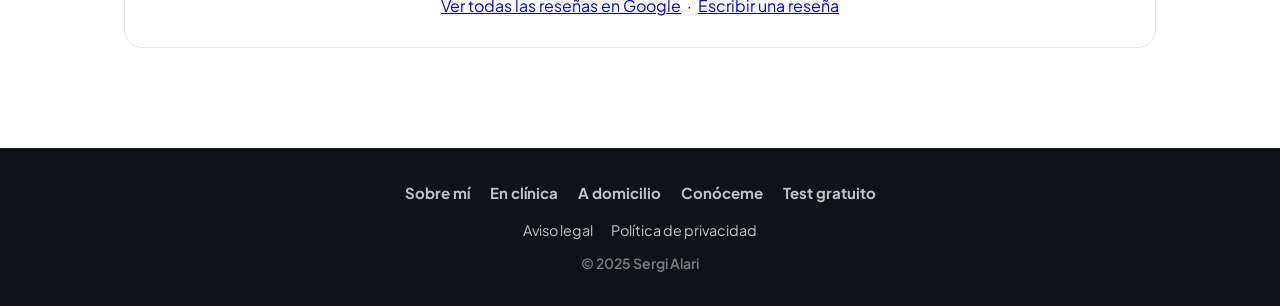
==== commit 3582bef9: "Hero toggle, banner flotante CTA, conoceme y test integrados en un panel" ====
--- a/index.html
+++ b/index.html
@@ -42,52 +42,29 @@
 <section class="section">
 <div class="container">
 <div class="panel">
-<div class="grid cols-2" style="align-items:center;gap:32px">
+<div class="grid cols-2" style="align-items:center;gap:36px">
 <div class="img-frame">
 <img alt="Sergi Alari, dentista" class="img-tone" src="assets/img/foto-sergi.jpg"/>
 </div>
 <div>
 <h1 style="margin-top:0">Hola, soy Sergi</h1>
-<p class="lead"><em>"Cuido tu sonrisa, estés donde estés."</em></p>
-<p>Odontólogo en Tarragona con más de 20 años de experiencia. Trabajo en mi clínica <strong>32 Dents</strong> y también ofrezco atención a domicilio para personas mayores o con movilidad reducida.</p>
-<p>Me gusta explicar sin prisas, responder todas las dudas y que cada persona salga con todo claro.</p>
-<p style="margin-top:20px">
-<a class="btn" href="domicilio.html">Dentista a domicilio</a>
-<a class="btn secondary" style="margin-left:10px" href="sobre-mi.html">Conóceme</a>
-</p>
+<p style="color:var(--ink-70);margin-bottom:20px">Odontólogo en Tarragona con más de 20 años de experiencia. Me importa explicar bien, resolver todas las dudas y que cada persona salga con todo claro.</p>
+
+<div style="display:flex;border:2px solid var(--line);border-radius:14px;overflow:hidden;margin-bottom:20px">
+<button id="tab-dom" onclick="showService('dom')" style="flex:1;padding:11px 14px;border:none;cursor:pointer;font-weight:800;font-size:14px;font-family:inherit;background:var(--accent);color:#fff;transition:background .18s,color .18s">🏠 A domicilio</button>
+<button id="tab-cli" onclick="showService('cli')" style="flex:1;padding:11px 14px;border:none;cursor:pointer;font-weight:800;font-size:14px;font-family:inherit;background:transparent;color:var(--ink);transition:background .18s,color .18s">🦷 En clínica</button>
 </div>
+
+<div id="svc-dom">
+<p>Para personas mayores o con movilidad reducida. Llevo el equipo portátil a tu casa y realizo revisiones, limpiezas y cuidado de prótesis con plenas garantías de seguridad e higiene.</p>
+<a class="btn" href="domicilio.html">Ver el servicio a domicilio</a>
 </div>
-</div>
-</div>
-</section>
-
-<section class="section">
-<div class="container">
-<h2 style="text-align:center;margin:0 0 20px;position:relative;z-index:1">Mis servicios</h2>
-<div class="grid cols-2">
-<div class="card" style="display:flex;flex-direction:column;gap:12px">
-<div style="font-size:40px">🏠</div>
-<h3 style="margin:0">Dentista a domicilio</h3>
-<p style="flex:1">Para personas mayores, con movilidad reducida o que simplemente prefieren no desplazarse. Llevo el equipo portátil a tu casa y realizo revisiones, limpiezas y cuidado de prótesis con toda la seguridad.</p>
-<a class="btn" href="domicilio.html">Ver el servicio</a>
-</div>
-<div class="card" style="display:flex;flex-direction:column;gap:12px">
-<div style="font-size:40px">🦷</div>
-<h3 style="margin:0">En clínica (32 Dents)</h3>
-<p style="flex:1">Tratamientos completos en Tarragona: revisiones, limpiezas, ortodoncia, implantes, blanqueamiento y más. Un espacio sereno donde el trato humano es lo primero.</p>
+<div id="svc-cli" style="display:none">
+<p>Tratamientos completos en <strong>32 Dents</strong>, Tarragona. Revisiones, ortodoncia, implantes, blanqueamiento y más en un espacio sereno donde el trato humano es lo primero.</p>
 <a class="btn secondary" href="clinica.html">Ver la clínica</a>
 </div>
 </div>
 </div>
-</section>
-
-<section class="section">
-<div class="container">
-<div class="cta-box">
-<h2>¿Tienes a alguien en casa que no puede ir al dentista?</h2>
-<p>No hace falta renunciar a la salud bucodental. Llevo el equipo a donde estés y me adapto a cada situación.</p>
-<a class="btn-white" href="https://wa.me/34669033565" target="_blank" rel="noopener">Escríbeme por WhatsApp</a>
-<a class="btn-white" style="margin-left:10px;background:transparent;color:#fff;border-color:rgba(255,255,255,.5)" href="domicilio.html">Saber más</a>
 </div>
 </div>
 </section>
@@ -179,5 +156,18 @@
 </footer>
 
 <script src="assets/js/main.js"></script>
+<script>
+function showService(svc){
+  var isDom = svc === 'dom';
+  document.getElementById('svc-dom').style.display = isDom ? '' : 'none';
+  document.getElementById('svc-cli').style.display = isDom ? 'none' : '';
+  var tDom = document.getElementById('tab-dom');
+  var tCli = document.getElementById('tab-cli');
+  tDom.style.background = isDom ? 'var(--accent)' : 'transparent';
+  tDom.style.color = isDom ? '#fff' : 'var(--ink)';
+  tCli.style.background = isDom ? 'transparent' : 'var(--accent)';
+  tCli.style.color = isDom ? 'var(--ink)' : '#fff';
+}
+</script>
 </body>
 </html>
--- a/assets/css/style.css
+++ b/assets/css/style.css
@@ -159,6 +159,15 @@
 .ck-link{color:rgba(255,255,255,.55);font-size:13px;text-decoration:underline;white-space:nowrap;text-underline-offset:3px}
 .ck-link:hover{color:rgba(255,255,255,.85)}
 
+/* CTA strip flotante */
+.cta-strip{position:fixed;bottom:20px;left:20px;background:var(--ink);color:#fff;border-radius:16px;padding:16px 18px 14px;max-width:280px;box-shadow:0 8px 32px rgba(0,0,0,.28);z-index:4500;transform:translateX(calc(-100% - 40px));transition:transform .45s cubic-bezier(.34,1.28,.64,1)}
+.cta-strip.cs-visible{transform:translateX(0)}
+.cta-strip p{margin:0 0 10px;font-size:13px;line-height:1.5;color:rgba(255,255,255,.88);padding-right:16px}
+.cta-strip a{color:#10B981;font-weight:800;font-size:13px;text-decoration:none}
+.cta-strip a:hover{text-decoration:underline}
+.cs-close{position:absolute;top:8px;right:10px;background:none;border:none;color:rgba(255,255,255,.5);font-size:18px;line-height:1;cursor:pointer;padding:0}
+.cs-close:hover{color:#fff}
+
 /* Responsive */
 @media (max-width:980px){
   .grid.cols-3,.grid.cols-2{grid-template-columns:1fr}
